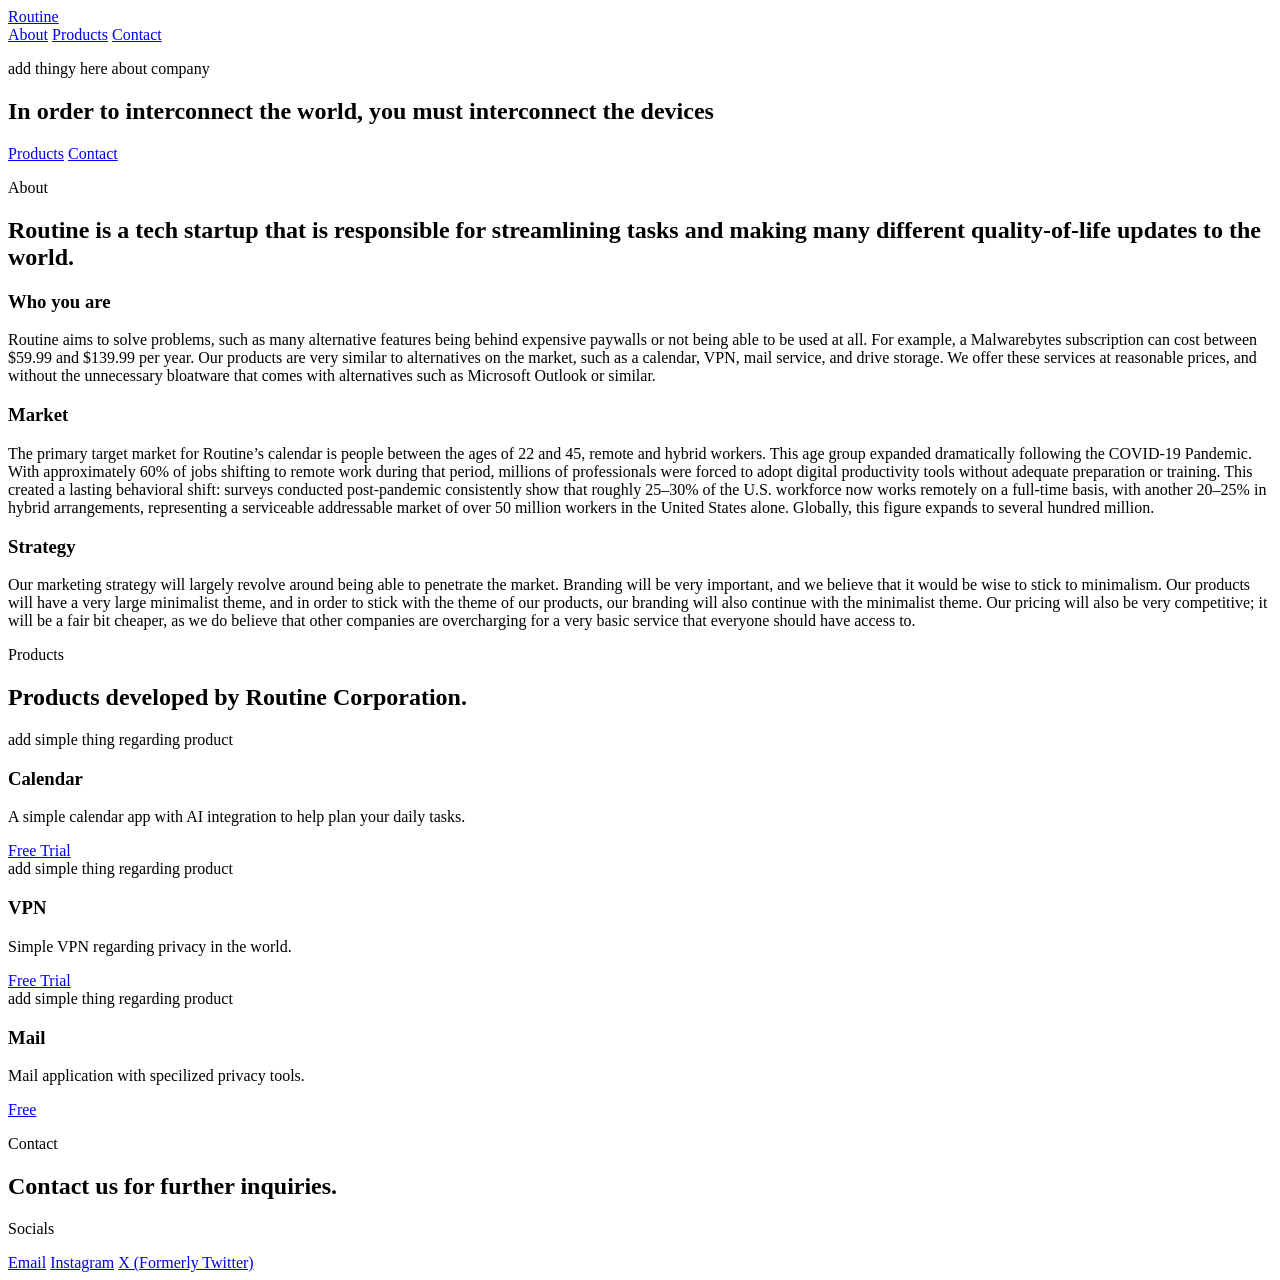
==== index.html @ 5e369620 "index" ====
<!DOCTYPE html>
<html lang="en">
<head>
  <meta charset="UTF-8">
  <meta name="viewport" content="width=device-width, initial-scale=1.0">
  <meta
    name="description"
    content="A clean and modern personal website template built with HTML and CSS."
  >
  <title>Zhengji Li | About</title>
  <link rel="preconnect" href="https://fonts.googleapis.com">
  <link rel="preconnect" href="https://fonts.gstatic.com" crossorigin>
  <link
    href="https://fonts.googleapis.com/css2?family=DM+Sans:wght@400;500;700&family=Fraunces:wght@600;700&display=swap"
    rel="stylesheet"
  >
  <link rel="stylesheet" href="styles.css">
</head>
<body>
  <header class="hero">
    <nav class="site-nav">
      <a class="brand" href="#top">Routine</a>
      <div class="nav-links">
        <a href="#about">About</a>
        <a href="#projects">Products</a>
        <a href="#contact">Contact</a>
      </div>
    </nav>

    <section class="hero-content" id="top">
      <p class="eyebrow">add thingy here about company</p>
      <h1>In order to interconnect the world, you must interconnect the devices</h1>
      <p class="intro">
        <!-- add intro stuff here
        -->
      </p>
      <div class="hero-actions">
        <a class="button primary" href="#projects">Products</a>
        <a class="button secondary" href="#contact">Contact</a>
      </div>
    </section>
  </header>

  <main>
    <section class="section about" id="about">
      <div class="section-heading">
        <p class="section-label">About</p>
        <h2>Routine is a tech startup that is responsible for streamlining tasks and 
          making many different quality-of-life updates to the world. </h2>
      </div>
      <div class="about-grid">
        <div class="about-card">
          <h3>Who you are</h3>
          <p>
            Routine aims to solve problems, such as many alternative features being behind expensive paywalls or not being able to be used at all.
             For example, a Malwarebytes subscription can cost between $59.99 and $139.99 per year.  Our products are very similar to alternatives on the market,
              such as a calendar, VPN, mail service, and drive storage. We offer these services at reasonable prices, and without the unnecessary bloatware that comes 
              with alternatives such as Microsoft Outlook or similar. 

          </p>
        </div>
        <div class="about-card">
          <h3>Market</h3>
          <p>
            The primary target market for Routine’s calendar is people between the ages of 22 and 45, remote and hybrid workers. This age group expanded dramatically following the COVID-19 Pandemic. 
            With approximately 60% of jobs shifting to remote work during that period, millions of professionals were forced to adopt digital productivity tools without adequate preparation or training. 
            This created a lasting behavioral shift: surveys conducted post-pandemic consistently show that roughly 25–30% of the U.S. workforce now works remotely on a full-time basis, with another 20–25% in hybrid arrangements, 
            representing a serviceable addressable market of over 50 million workers in the United States alone. Globally, this figure expands to several hundred million.
          </p>
        </div>
        <div class="about-card">
          <h3>Strategy</h3>
          <p>
            Our marketing strategy will largely revolve around being able to penetrate the market. Branding will be very important, and we believe that it would be wise to stick to minimalism.
             Our products will have a very large minimalist theme, and in order to stick with the theme of our products, our branding will also continue with the minimalist theme. 
             Our pricing will also be very competitive; it will be a fair bit cheaper, as we do believe that other companies are overcharging for a very basic service that everyone should have access to. 
          </p>
        </div>
      </div>
    </section>

    <section class="section projects" id="projects">
      <div class="section-heading">
        <p class="section-label">Products</p>
        <h2>Products developed by Routine Corporation.</h2>
      </div>
      <div class="project-grid">
        <article class="project-card">
          <span class="project-tag">add simple thing regarding product</span>
          <h3>Calendar</h3>
          <p>
            A simple calendar app with AI integration to help plan your daily tasks.
          </p>
          <a href="#">Free Trial</a>
        </article>
        <article class="project-card">
          <span class="project-tag">add simple thing regarding product</span>
          <h3>VPN</h3>
          <p>
            Simple VPN regarding privacy in the world.
          </p>
          <a href="#">Free Trial</a>
        </article>
        <article class="project-card">
          <span class="project-tag">add simple thing regarding product</span>
          <h3>Mail</h3>
          <p>
            Mail application with specilized privacy tools.
          </p>
          <a href="#">Free</a>
        </article>
      </div>
    </section>

    <section class="section contact" id="contact">
      <div class="contact-panel">
        <div>
          <p class="section-label">Contact</p>
          <h2>Contact us for further inquiries.</h2>
          <p>
            Socials
          </p>
        </div>
        <div class="contact-links">
          <a href="mailto:l1xuzhu@proton.me">Email</a>
          <a href="#">Instagram</a>
          <a href="#">X (Formerly Twitter)</a>
        </div>
      </div>
    </section>
  </main>
</body>
</html>
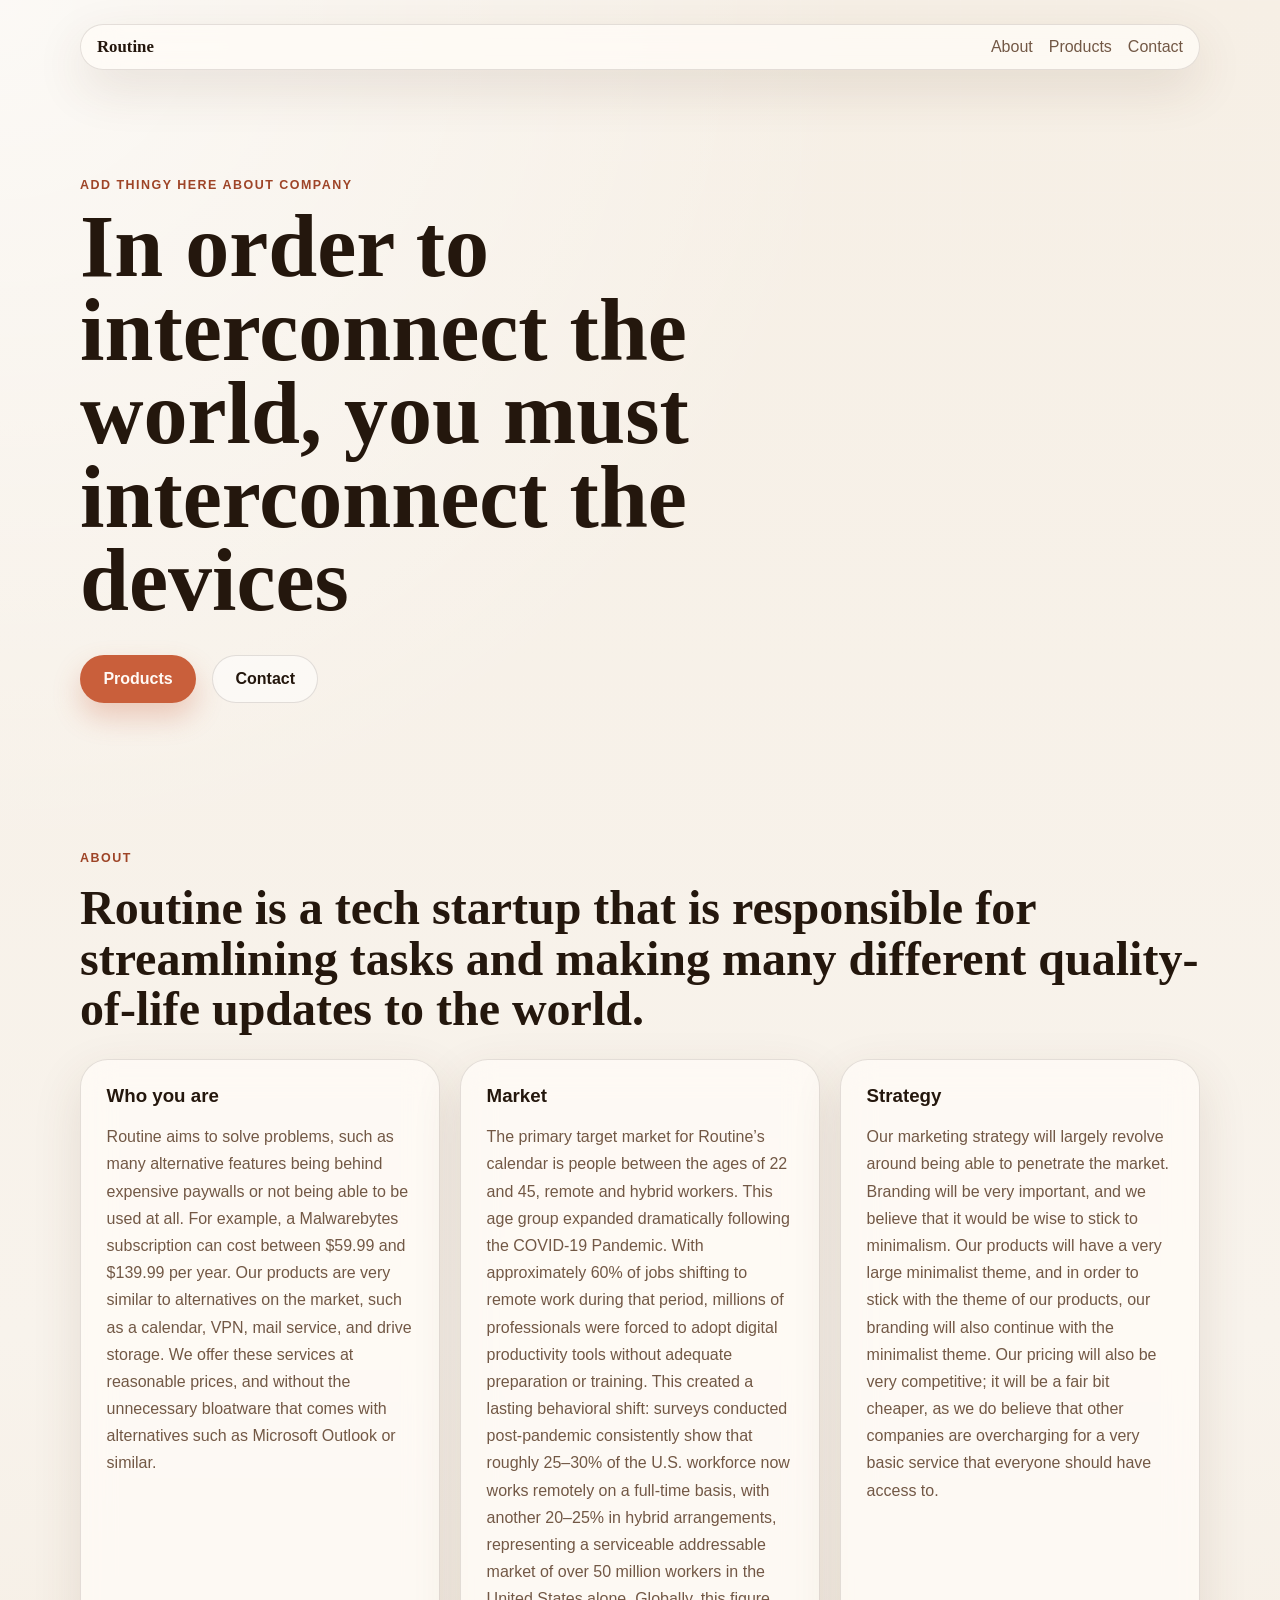
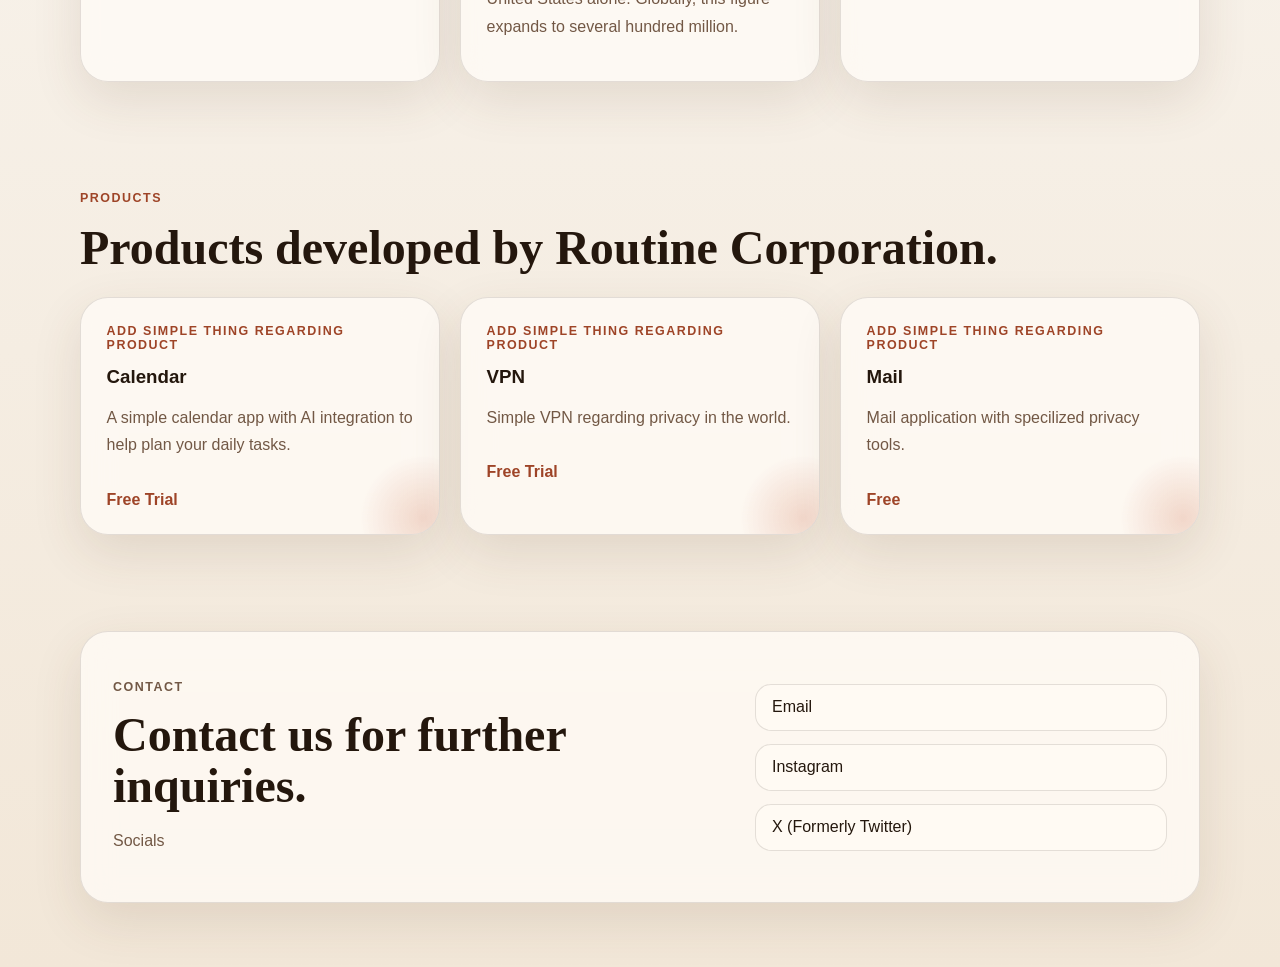
==== commit c6a22434: "Change title from 'About' to 'Routine Corporation'" ====
--- a/index.html
+++ b/index.html
@@ -7,7 +7,7 @@
     name="description"
     content="A clean and modern personal website template built with HTML and CSS."
   >
-  <title>Zhengji Li | About</title>
+  <title>Routine Corporation</title>
   <link rel="preconnect" href="https://fonts.googleapis.com">
   <link rel="preconnect" href="https://fonts.gstatic.com" crossorigin>
   <link
--- a/styles.css
+++ b/styles.css
@@ -0,0 +1,305 @@
+:root {
+  --bg: #f6efe5;
+  --bg-accent: #efe2cf;
+  --surface: rgba(255, 252, 247, 0.78);
+  --surface-strong: #fffaf3;
+  --text: #24170d;
+  --muted: #725845;
+  --accent: #c95f3b;
+  --accent-dark: #9e4427;
+  --border: rgba(36, 23, 13, 0.12);
+  --shadow: 0 18px 50px rgba(94, 55, 30, 0.12);
+  --max-width: 1120px;
+}
+
+* {
+  box-sizing: border-box;
+}
+
+html {
+  scroll-behavior: smooth;
+}
+
+body {
+  margin: 0;
+  font-family: "DM Sans", sans-serif;
+  color: var(--text);
+  background:
+    radial-gradient(circle at top left, rgba(255, 255, 255, 0.65), transparent 30%),
+    linear-gradient(180deg, var(--bg) 0%, #f8f3ec 52%, #f2e7d8 100%);
+}
+
+body::before {
+  content: "";
+  position: fixed;
+  inset: 0;
+  pointer-events: none;
+  background-image:
+    linear-gradient(rgba(255, 255, 255, 0.15) 1px, transparent 1px),
+    linear-gradient(90deg, rgba(255, 255, 255, 0.15) 1px, transparent 1px);
+  background-size: 32px 32px;
+  mask-image: linear-gradient(180deg, rgba(0, 0, 0, 0.4), transparent 85%);
+}
+
+a {
+  color: inherit;
+  text-decoration: none;
+}
+
+.hero,
+.section {
+  width: min(calc(100% - 2rem), var(--max-width));
+  margin: 0 auto;
+}
+
+.hero {
+  padding: 1.5rem 0 4.5rem;
+}
+
+.site-nav {
+  display: flex;
+  justify-content: space-between;
+  align-items: center;
+  gap: 1rem;
+  padding: 0.75rem 1rem;
+  background: var(--surface);
+  border: 1px solid var(--border);
+  border-radius: 999px;
+  backdrop-filter: blur(18px);
+  box-shadow: var(--shadow);
+}
+
+.brand,
+.hero h1,
+.section-heading h2,
+.contact-panel h2 {
+  font-family: "Fraunces", serif;
+}
+
+.brand {
+  font-size: 1.05rem;
+  font-weight: 700;
+}
+
+.nav-links {
+  display: flex;
+  flex-wrap: wrap;
+  gap: 1rem;
+  color: var(--muted);
+}
+
+.hero-content {
+  padding: 6rem 0 2rem;
+  max-width: 760px;
+  animation: rise 700ms ease-out both;
+}
+
+.eyebrow,
+.section-label,
+.project-tag {
+  text-transform: uppercase;
+  letter-spacing: 0.12em;
+  font-size: 0.78rem;
+  font-weight: 700;
+}
+
+.eyebrow,
+.section-label {
+  color: var(--accent-dark);
+}
+
+.hero h1 {
+  margin: 0.5rem 0 1rem;
+  font-size: clamp(3rem, 9vw, 5.5rem);
+  line-height: 0.95;
+}
+
+.intro {
+  max-width: 620px;
+  font-size: 1.1rem;
+  line-height: 1.75;
+  color: var(--muted);
+}
+
+.hero-actions {
+  display: flex;
+  flex-wrap: wrap;
+  gap: 1rem;
+  margin-top: 2rem;
+}
+
+.button {
+  display: inline-flex;
+  align-items: center;
+  justify-content: center;
+  min-height: 3rem;
+  padding: 0.85rem 1.4rem;
+  border-radius: 999px;
+  border: 1px solid transparent;
+  font-weight: 700;
+  transition: transform 180ms ease, background-color 180ms ease, border-color 180ms ease;
+}
+
+.button:hover {
+  transform: translateY(-2px);
+}
+
+.button.primary {
+  background: var(--accent);
+  color: #fffaf5;
+  box-shadow: 0 14px 28px rgba(201, 95, 59, 0.28);
+}
+
+.button.primary:hover {
+  background: var(--accent-dark);
+}
+
+.button.secondary {
+  background: rgba(255, 255, 255, 0.5);
+  border-color: var(--border);
+}
+
+.section {
+  padding: 2rem 0 4rem;
+}
+
+.section-heading {
+  display: grid;
+  gap: 0.35rem;
+  margin-bottom: 1.5rem;
+}
+
+.section-heading h2,
+.contact-panel h2 {
+  margin: 0;
+  font-size: clamp(2rem, 5vw, 3rem);
+  line-height: 1.05;
+}
+
+.about-grid,
+.project-grid {
+  display: grid;
+  gap: 1.25rem;
+}
+
+.about-grid {
+  grid-template-columns: repeat(auto-fit, minmax(220px, 1fr));
+}
+
+.project-grid {
+  grid-template-columns: repeat(auto-fit, minmax(260px, 1fr));
+}
+
+.about-card,
+.project-card,
+.contact-panel {
+  background: var(--surface);
+  border: 1px solid var(--border);
+  border-radius: 28px;
+  box-shadow: var(--shadow);
+  backdrop-filter: blur(16px);
+}
+
+.about-card,
+.project-card {
+  padding: 1.6rem;
+}
+
+.about-card h3,
+.project-card h3 {
+  margin-top: 0;
+  margin-bottom: 0.75rem;
+}
+
+.about-card p,
+.project-card p,
+.contact-panel p {
+  color: var(--muted);
+  line-height: 1.7;
+}
+
+.project-card {
+  position: relative;
+  overflow: hidden;
+}
+
+.project-card::after {
+  content: "";
+  position: absolute;
+  inset: auto -3rem -3rem auto;
+  width: 8rem;
+  height: 8rem;
+  border-radius: 50%;
+  background: radial-gradient(circle, rgba(201, 95, 59, 0.22), transparent 70%);
+}
+
+.project-tag {
+  display: inline-block;
+  margin-bottom: 0.9rem;
+  color: var(--accent-dark);
+}
+
+.project-card a {
+  display: inline-block;
+  margin-top: 1rem;
+  font-weight: 700;
+  color: var(--accent-dark);
+}
+
+.contact-panel {
+  display: grid;
+  grid-template-columns: 1.5fr 1fr;
+  gap: 1.5rem;
+  padding: 2rem;
+  align-items: center;
+}
+
+.contact-links {
+  display: grid;
+  gap: 0.8rem;
+  justify-items: start;
+}
+
+.contact-links a {
+  padding: 0.85rem 1rem;
+  border-radius: 16px;
+  background: var(--surface-strong);
+  border: 1px solid var(--border);
+  width: 100%;
+}
+
+@keyframes rise {
+  from {
+    opacity: 0;
+    transform: translateY(24px);
+  }
+
+  to {
+    opacity: 1;
+    transform: translateY(0);
+  }
+}
+
+@media (max-width: 720px) {
+  .hero {
+    padding-top: 1rem;
+  }
+
+  .site-nav,
+  .contact-panel {
+    border-radius: 24px;
+  }
+
+  .site-nav {
+    flex-direction: column;
+    align-items: flex-start;
+  }
+
+  .contact-panel {
+    grid-template-columns: 1fr;
+  }
+
+  .hero-content {
+    padding-top: 4rem;
+  }
+}
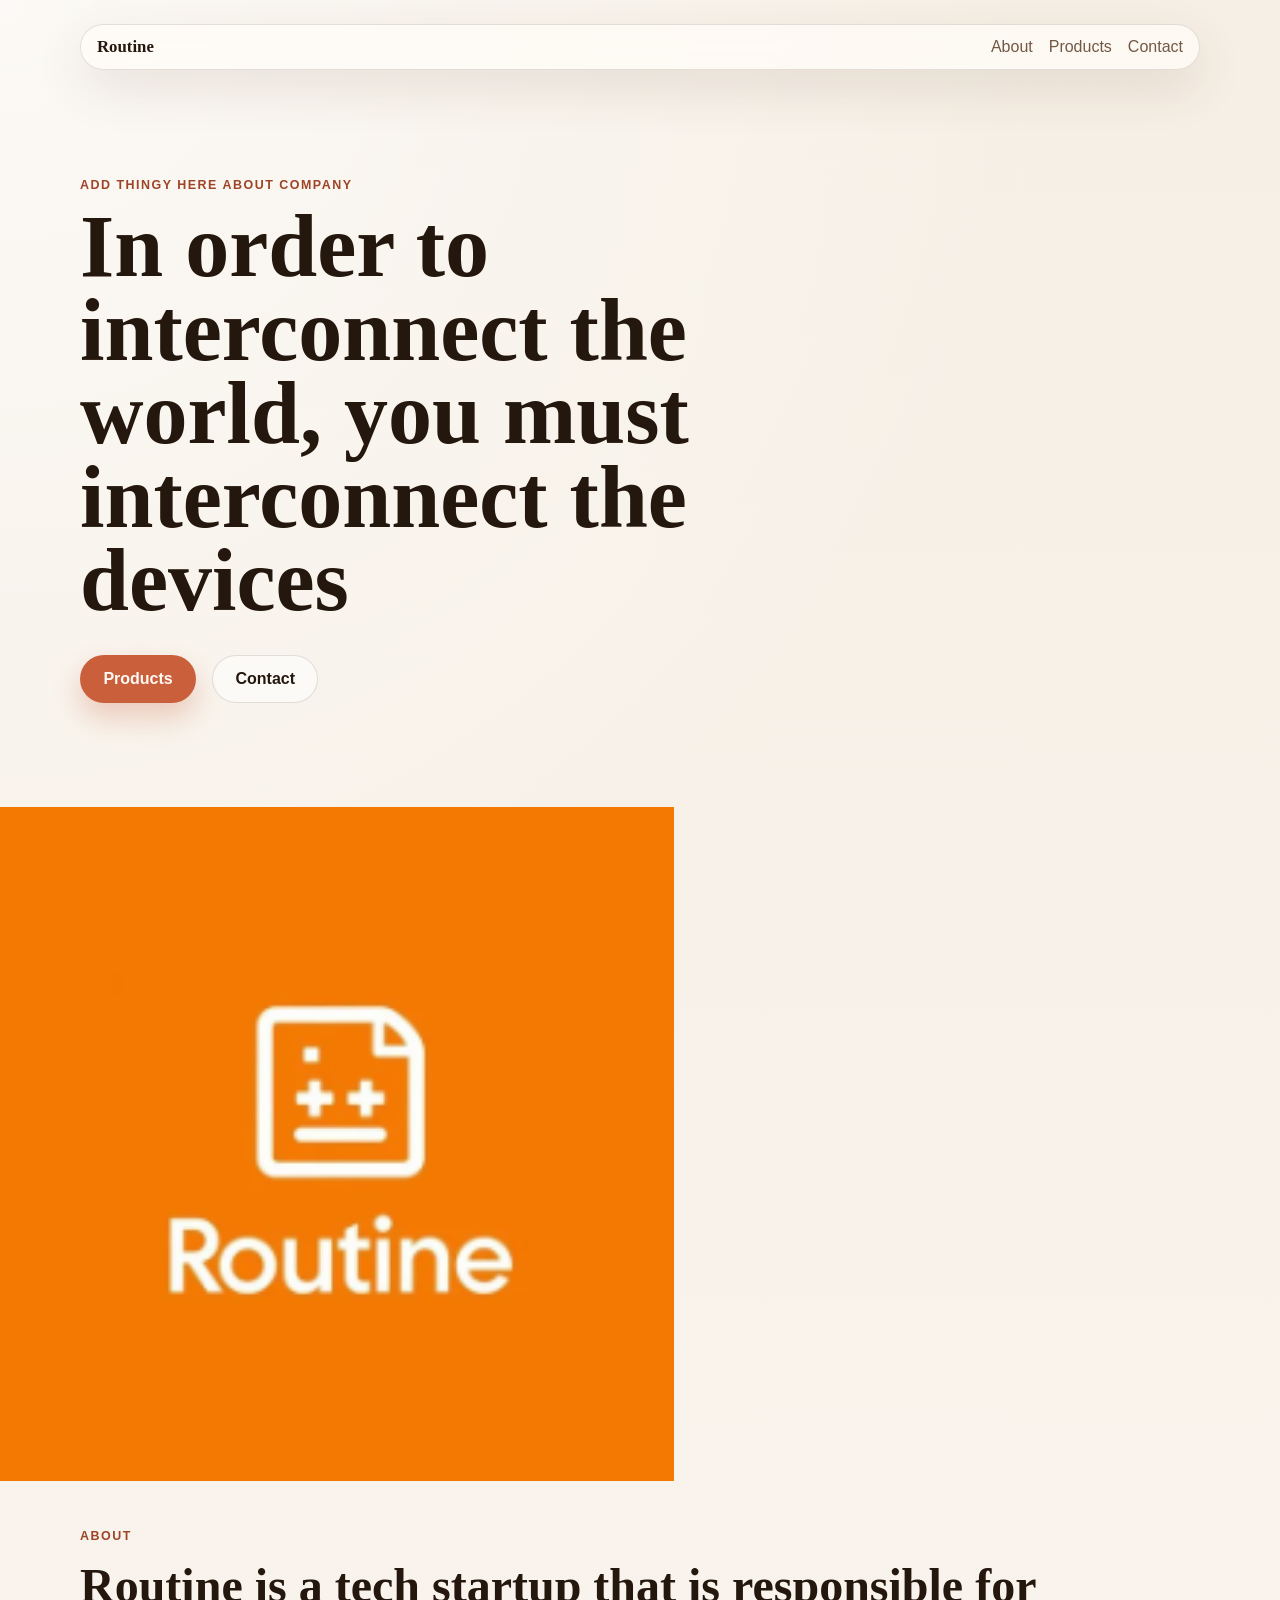
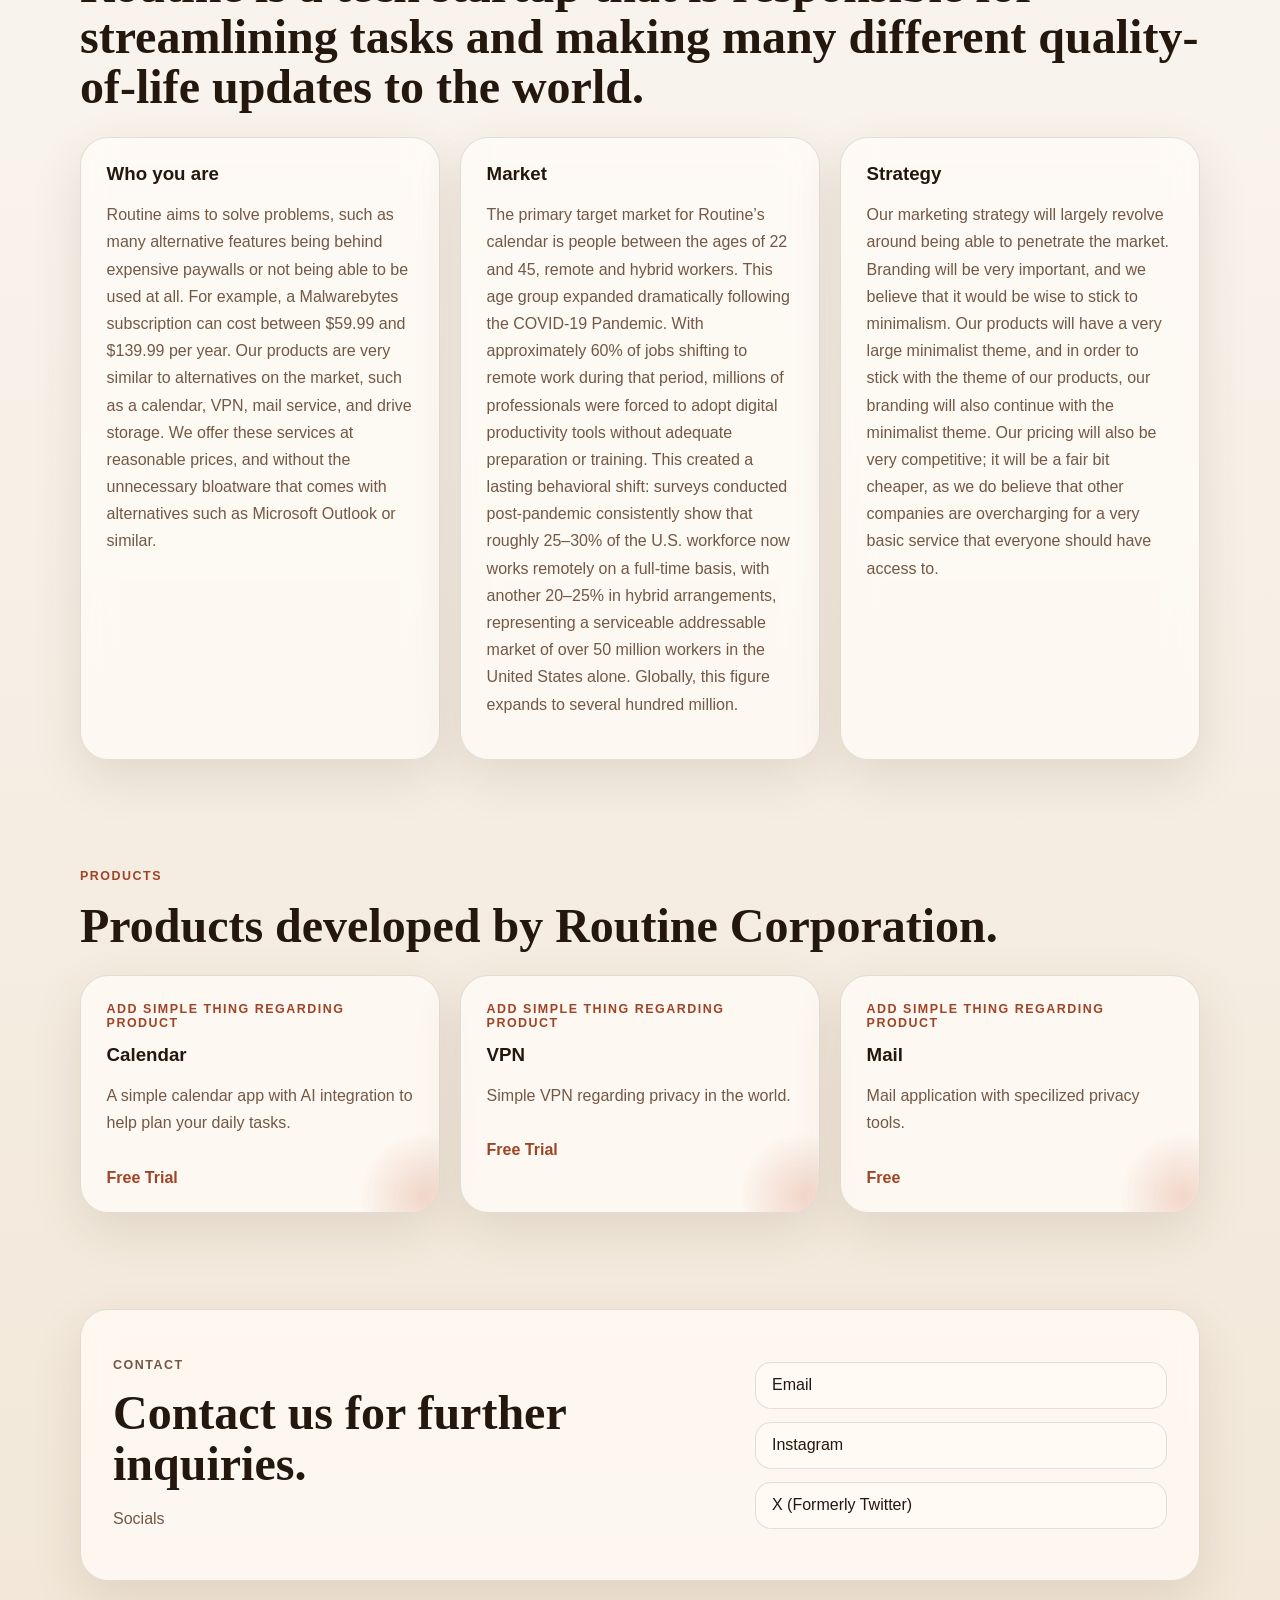
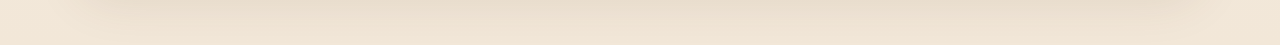
==== commit 6f57efc9: "logo" ====
--- a/index.html
+++ b/index.html
@@ -40,7 +40,10 @@
       </div>
     </section>
   </header>
+  
+<img src="logo.png" alt="Logo of Routine Corporation">
 
+  
   <main>
     <section class="section about" id="about">
       <div class="section-heading">
